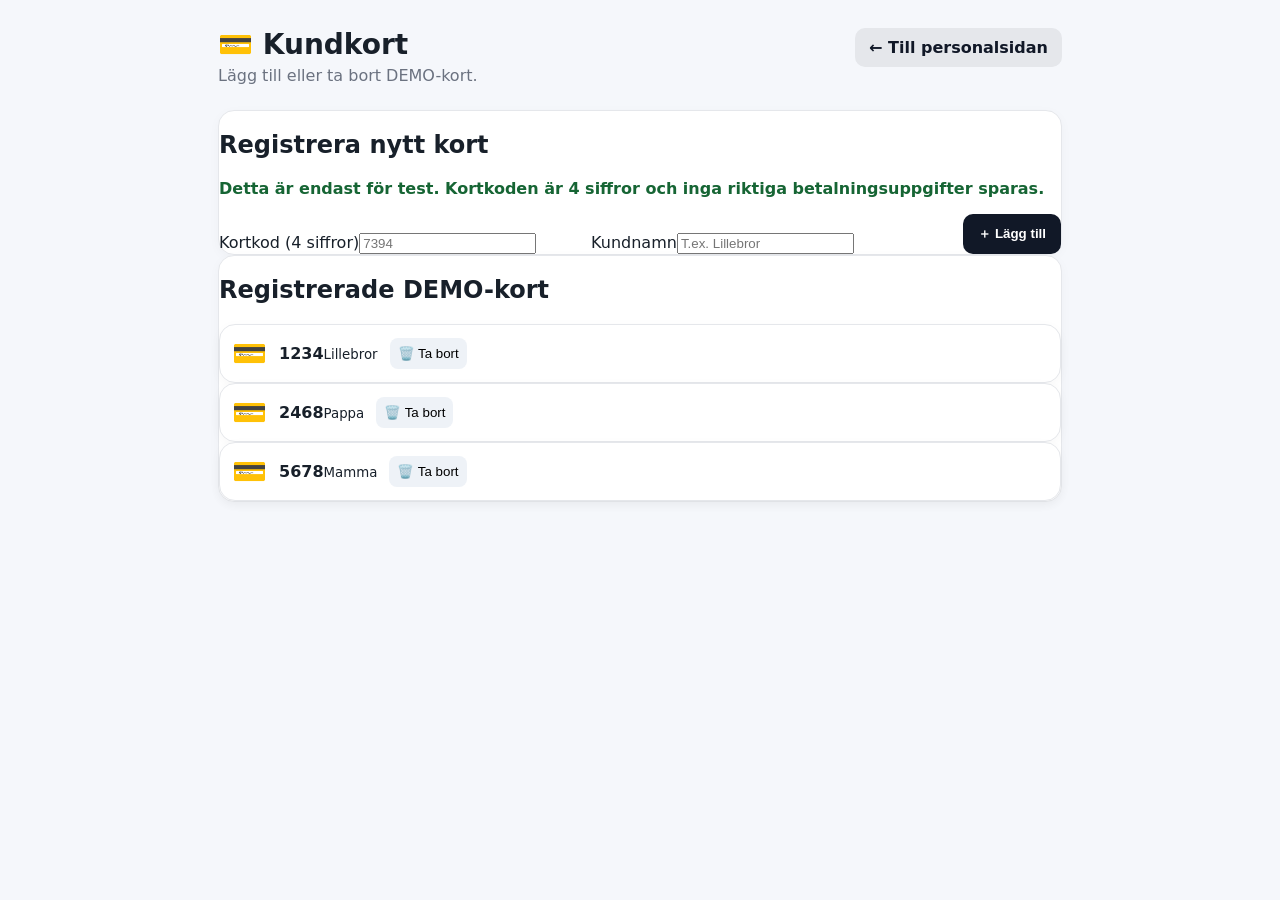
==== kort.html @ 3e4f634b "Add files via upload" ====
<!doctype html><html lang="sv"><head><meta charset="utf-8"><meta name="viewport" content="width=device-width,initial-scale=1"><title>Kundkort – Igelkotts restaurang</title><link rel="stylesheet" href="style.css"></head><body><main class="main" style="max-width:900px;margin:auto"><header class="topbar"><div><h1>💳 Kundkort</h1><p>Lägg till eller ta bort DEMO-kort.</p></div><a class="secondary" href="index.html" style="padding:10px 14px;border-radius:10px;text-decoration:none">← Till personalsidan</a></header><section class="panel"><h2>Registrera nytt kort</h2><p class="hint">Detta är endast för test. Kortkoden är 4 siffror och inga riktiga betalningsuppgifter sparas.</p><div style="display:grid;grid-template-columns:1fr 1fr auto;gap:10px;align-items:end"><label>Kortkod (4 siffror)<input id="code" inputmode="numeric" maxlength="4" placeholder="7394"></label><label>Kundnamn<input id="name" placeholder="T.ex. Lillebror"></label><button class="primary" id="add">＋ Lägg till</button></div></section><section class="panel"><h2>Registrerade DEMO-kort</h2><div id="cards"></div></section></main><script>const defaults={"1234":"Lillebror","5678":"Mamma","2468":"Pappa"};function get(){try{return Object.assign({},defaults,JSON.parse(localStorage.getItem('igelkott_demo_cards')||'{}'))}catch{return {...defaults}}}function save(x){localStorage.setItem('igelkott_demo_cards',JSON.stringify(x))}function render(){const x=get(),el=document.getElementById('cards');el.innerHTML=Object.entries(x).map(([c,n])=>`<div class="menu-admin-item"><div class="food-icon">💳</div><div><b>${c}</b><small>${n}</small></div><button class="icon-btn" onclick="removeCard('${c}')">🗑️ Ta bort</button></div>`).join('')||'<div class="empty">Inga kort registrerade.</div>'}function removeCard(c){if(!confirm('Ta bort kort '+c+'?'))return;const x=get();delete x[c];save(x);render()}document.getElementById('add').onclick=()=>{const c=document.getElementById('code').value.trim(),n=document.getElementById('name').value.trim();if(!/^\d{4}$/.test(c))return alert('Kortkoden måste vara exakt 4 siffror.');if(!n)return alert('Skriv ett kundnamn.');const x=get();if(x[c])return alert('Den kortkoden finns redan.');x[c]=n;save(x);document.getElementById('code').value='';document.getElementById('name').value='';render()};render();</script></body></html>
---- style.css ----
*{box-sizing:border-box}body{margin:0;font-family:Inter,system-ui,-apple-system,Segoe UI,sans-serif;background:#f5f7fb;color:#18202a}.sidebar{position:fixed;inset:0 auto 0 0;width:235px;background:#111827;color:#fff;padding:22px 14px;display:flex;flex-direction:column;gap:8px}.brand{font-size:18px;font-weight:800;padding:8px 10px 20px}.nav,.danger-link{border:0;background:transparent;color:#cbd5e1;text-align:left;padding:12px;border-radius:10px;font-size:15px;cursor:pointer}.nav:hover,.nav.active{background:#263244;color:#fff}.sidebar-bottom{margin-top:auto}.storage{font-size:12px;color:#9ca3af;padding:12px 10px 16px}.danger-link{color:#fca5a5;width:100%}.main{margin-left:235px;padding:28px;min-height:100vh}.topbar{display:flex;justify-content:space-between;align-items:flex-start;margin-bottom:25px}.topbar h1{margin:0 0 5px;font-size:28px}.topbar p,.toolbar p{margin:0;color:#6b7280}.top-actions{display:flex;gap:10px;align-items:center}.bell{background:#dcfce7;color:#166534;padding:10px 14px;border-radius:12px;font-weight:700}.hidden{display:none!important}.primary,.secondary,.payment-method,.cash-buttons button{border:0;border-radius:10px;padding:11px 15px;cursor:pointer;font-weight:700}.primary{background:#111827;color:#fff}.secondary,.payment-method,.cash-buttons button{background:#e5e7eb;color:#111827}.toolbar{display:flex;justify-content:space-between;align-items:center;margin-bottom:18px}.toolbar h2{margin:0 0 5px}.tables-grid{display:grid;grid-template-columns:repeat(auto-fill,minmax(190px,1fr));gap:15px}.table-card,.panel,.card,.menu-admin-item{background:#fff;border:1px solid #e5e7eb;border-radius:16px;box-shadow:0 3px 12px #00000008}.table-card{padding:17px;cursor:pointer;border-left:6px solid #d1d5db}.table-card.busy{border-left-color:#f59e0b}.table-card.pay{border-left-color:#22c55e}.table-top,.final-row,.total-row{display:flex;justify-content:space-between;align-items:center}.table-number{font-weight:800}.table-status{font-size:12px;color:#6b7280}.table-meta{margin-top:24px;color:#6b7280;font-size:13px}.table-total{font-size:20px;font-weight:800;margin-top:7px}.modal{position:fixed;inset:0;background:#11182799;display:flex;align-items:center;justify-content:center;padding:20px;z-index:10}.modal-card{background:#fff;border-radius:18px;width:min(1050px,100%);max-height:92vh;overflow:auto;padding:22px}.small-card{width:min(450px,100%)}.payment-card{width:min(520px,100%)}.modal-head{display:flex;justify-content:space-between;align-items:flex-start;margin-bottom:18px}.modal-head h2{margin:2px 0 0}.eyebrow{font-size:11px;text-transform:uppercase;letter-spacing:.12em;color:#6b7280}.close{border:0;background:#f3f4f6;border-radius:8px;font-size:22px;cursor:pointer;width:38px;height:38px}.order-tools{display:flex;gap:8px;margin-bottom:15px;flex-wrap:wrap}.order-tools input,.order-tools select{flex:1;min-width:180px;padding:11px;border:1px solid #d1d5db;border-radius:10px}.order-layout{display:grid;grid-template-columns:1.4fr 1fr;gap:20px}.category-tabs{display:flex;gap:7px;flex-wrap:wrap;margin-bottom:12px}.category-tab{border:0;background:#eef2f7;border-radius:999px;padding:8px 12px;cursor:pointer}.category-tab.active{background:#111827;color:#fff}.menu-picker-grid{display:grid;grid-template-columns:repeat(auto-fill,minmax(130px,1fr));gap:10px}.food-card{border:1px solid #e5e7eb;background:#fff;border-radius:13px;padding:12px;text-align:left;cursor:pointer}.food-card:hover{border-color:#111827}.food-card .emoji{font-size:28px;display:block}.food-card strong,.food-card small{display:block}.food-card small{color:#6b7280;margin-top:4px}.current-order{border-left:1px solid #e5e7eb;padding-left:20px}.order-items{min-height:150px}.order-line{display:flex;justify-content:space-between;gap:10px;padding:11px 0;border-bottom:1px solid #eef0f3}.order-line small{display:block;color:#6b7280}.qty{display:flex;align-items:center;gap:6px}.qty button{border:0;background:#eef2f7;border-radius:7px;width:30px;height:30px;cursor:pointer}.qty .remove{background:#fee2e2;color:#991b1b}.current-order textarea{width:100%;min-height:75px;margin:12px 0;padding:10px;border:1px solid #d1d5db;border-radius:10px;resize:vertical}.total-row{padding:14px 0;border-top:1px solid #e5e7eb}.total-row strong{font-size:21px}.order-actions{display:flex;gap:8px;flex-wrap:wrap}.payment-total{text-align:center;font-size:34px;font-weight:900;margin:8px 0 20px}.payment-card label,.small-card label{display:block;font-size:13px;font-weight:700;margin:12px 0}.payment-card input,.small-card input{display:block;width:100%;margin-top:6px;padding:11px;border:1px solid #d1d5db;border-radius:10px}.payment-methods{display:grid;grid-template-columns:repeat(3,1fr);gap:8px;margin:14px 0}.payment-method.active{background:#111827;color:#fff}.pay-box{padding:12px;background:#f8fafc;border-radius:12px;margin:12px 0}.cash-buttons{display:flex;gap:6px;flex-wrap:wrap}.change{font-size:18px;font-weight:800;margin-top:10px}.hint{margin-top:8px;color:#166534;font-weight:700}.qr{width:190px;height:190px;margin:8px auto 12px;background:repeating-conic-gradient(#111 0 8deg,#fff 8deg 16deg);border:14px solid #fff;box-shadow:0 0 0 1px #ddd}.demo{text-align:center;color:#b91c1c;font-weight:900;margin-top:8px}.final-row{font-size:18px;padding:14px 0}.full{width:100%}.menu-admin{display:grid;gap:9px}.menu-admin-item{padding:12px;display:flex;align-items:center;gap:12px}.food-icon{font-size:28px}.menu-actions{margin-left:auto;display:flex;gap:6px}.icon-btn{border:0;background:#eef2f7;border-radius:8px;padding:8px;cursor:pointer}.cards{display:grid;gap:12px}.card{padding:15px}.card h3{margin:0 0 5px}.card p{margin:5px 0;color:#6b7280}.card-actions{display:flex;gap:8px;margin-top:10px;flex-wrap:wrap}.stats-cards{display:grid;grid-template-columns:repeat(3,1fr);gap:14px;margin-bottom:18px}.stat-card{background:#fff;border:1px solid #e5e7eb;border-radius:16px;padding:18px}.stat-card span{display:block;color:#6b7280}.stat-card strong{display:block;font-size:24px;margin-top:5px}.sale-row{display:flex;justify-content:space-between;padding:12px 0;border-bottom:1px solid #eee}.empty{color:#6b7280;padding:30px;text-align:center}.toast{position:fixed;right:20px;bottom:20px;background:#111827;color:#fff;padding:13px 17px;border-radius:12px;z-index:30}@media(max-width:800px){.sidebar{position:static;width:auto;height:auto;display:grid;grid-template-columns:repeat(3,1fr)}.brand{grid-column:1/-1}.sidebar-bottom{grid-column:1/-1}.main{margin:0;padding:16px}.order-layout{grid-template-columns:1fr}.current-order{border-left:0;border-top:1px solid #e5e7eb;padding-left:0;padding-top:15px}.stats-cards{grid-template-columns:1fr}.topbar{gap:10px;flex-direction:column}}
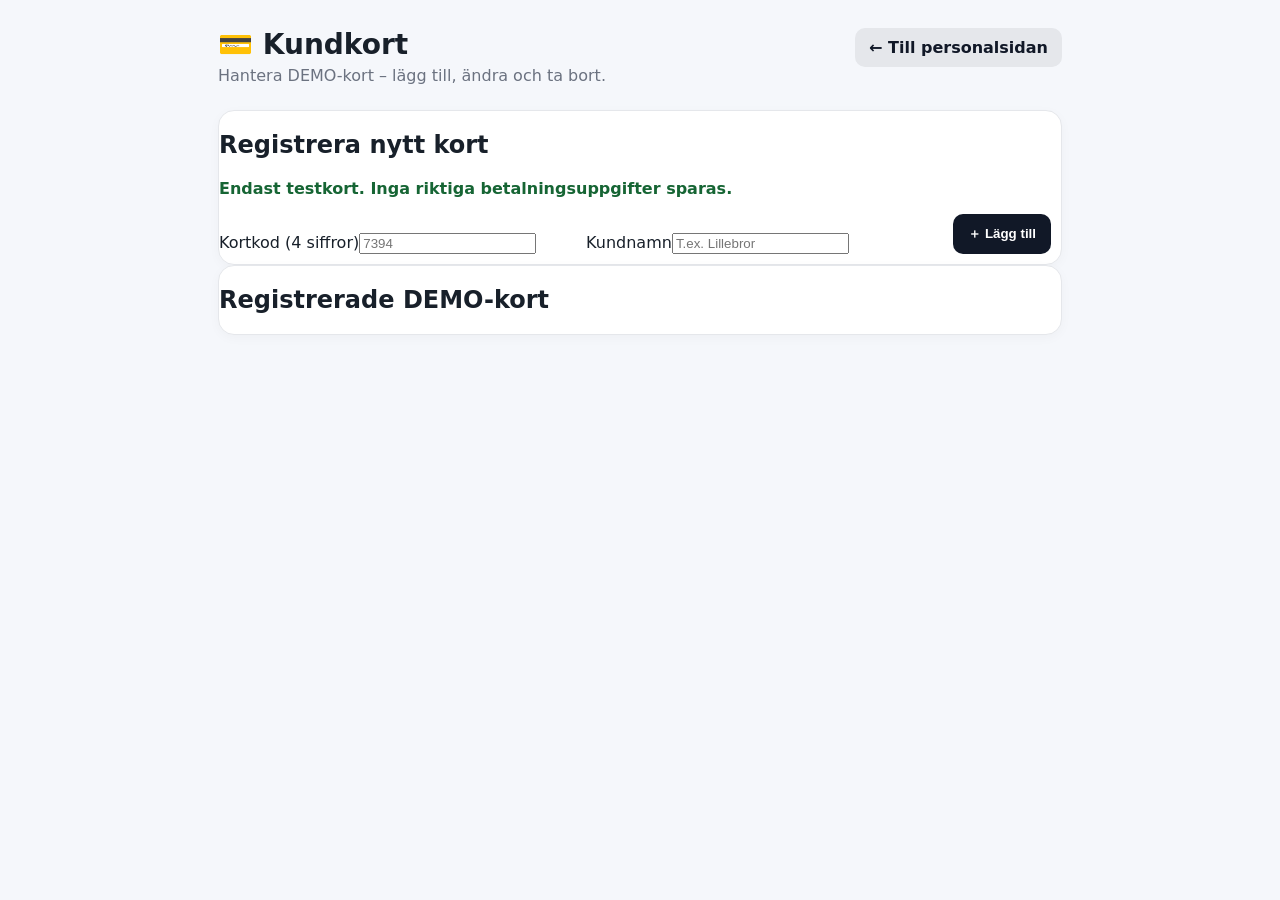
==== commit 40e6edf0: "Add files via upload" ====
--- a/kort.html
+++ b/kort.html
@@ -1 +1 @@
-<!doctype html><html lang="sv"><head><meta charset="utf-8"><meta name="viewport" content="width=device-width,initial-scale=1"><title>Kundkort – Igelkotts restaurang</title><link rel="stylesheet" href="style.css"></head><body><main class="main" style="max-width:900px;margin:auto"><header class="topbar"><div><h1>💳 Kundkort</h1><p>Lägg till eller ta bort DEMO-kort.</p></div><a class="secondary" href="index.html" style="padding:10px 14px;border-radius:10px;text-decoration:none">← Till personalsidan</a></header><section class="panel"><h2>Registrera nytt kort</h2><p class="hint">Detta är endast för test. Kortkoden är 4 siffror och inga riktiga betalningsuppgifter sparas.</p><div style="display:grid;grid-template-columns:1fr 1fr auto;gap:10px;align-items:end"><label>Kortkod (4 siffror)<input id="code" inputmode="numeric" maxlength="4" placeholder="7394"></label><label>Kundnamn<input id="name" placeholder="T.ex. Lillebror"></label><button class="primary" id="add">＋ Lägg till</button></div></section><section class="panel"><h2>Registrerade DEMO-kort</h2><div id="cards"></div></section></main><script>const defaults={"1234":"Lillebror","5678":"Mamma","2468":"Pappa"};function get(){try{return Object.assign({},defaults,JSON.parse(localStorage.getItem('igelkott_demo_cards')||'{}'))}catch{return {...defaults}}}function save(x){localStorage.setItem('igelkott_demo_cards',JSON.stringify(x))}function render(){const x=get(),el=document.getElementById('cards');el.innerHTML=Object.entries(x).map(([c,n])=>`<div class="menu-admin-item"><div class="food-icon">💳</div><div><b>${c}</b><small>${n}</small></div><button class="icon-btn" onclick="removeCard('${c}')">🗑️ Ta bort</button></div>`).join('')||'<div class="empty">Inga kort registrerade.</div>'}function removeCard(c){if(!confirm('Ta bort kort '+c+'?'))return;const x=get();delete x[c];save(x);render()}document.getElementById('add').onclick=()=>{const c=document.getElementById('code').value.trim(),n=document.getElementById('name').value.trim();if(!/^\d{4}$/.test(c))return alert('Kortkoden måste vara exakt 4 siffror.');if(!n)return alert('Skriv ett kundnamn.');const x=get();if(x[c])return alert('Den kortkoden finns redan.');x[c]=n;save(x);document.getElementById('code').value='';document.getElementById('name').value='';render()};render();</script></body></html>+<!doctype html><html lang="sv"><head><meta charset="utf-8"><meta name="viewport" content="width=device-width,initial-scale=1"><title>Kundkort – Igelkotts restaurang</title><link rel="stylesheet" href="style.css"></head><body><main class="main" style="max-width:900px;margin:auto"><header class="topbar"><div><h1>💳 Kundkort</h1><p>Hantera DEMO-kort – lägg till, ändra och ta bort.</p></div><a class="secondary" href="index.html" style="padding:10px 14px;border-radius:10px;text-decoration:none">← Till personalsidan</a></header><section class="panel"><h2 id="formTitle">Registrera nytt kort</h2><p class="hint">Endast testkort. Inga riktiga betalningsuppgifter sparas.</p><div style="display:grid;grid-template-columns:1fr 1fr auto auto;gap:10px;align-items:end"><label>Kortkod (4 siffror)<input id="code" inputmode="numeric" maxlength="4" placeholder="7394"></label><label>Kundnamn<input id="name" placeholder="T.ex. Lillebror"></label><button class="primary" id="saveCard">＋ Lägg till</button><button class="secondary hidden" id="cancelEdit">Avbryt</button></div><div id="msg" style="margin-top:10px"></div></section><section class="panel"><h2>Registrerade DEMO-kort</h2><div id="cards"></div></section></main><script>const defaults={"1234":"Lillebror","5678":"Mamma","2468":"Pappa"};let editing=null;function get(){try{const raw=JSON.parse(localStorage.getItem('igelkott_demo_cards')||'null');if(raw&&raw.cards)return raw.cards;if(raw&&typeof raw==='object')return raw}catch{}return {...defaults}}function save(x){localStorage.setItem('igelkott_demo_cards',JSON.stringify({cards:x}));try{new BroadcastChannel('igelkott-rest').postMessage('cards-update')}catch{}}function esc(s){return String(s).replace(/[&<>"]/g,c=>({'&':'&amp;','<':'&lt;','>':'&gt;','\"':'&quot;'}[c]||c))}function render(){const x=get(),el=document.getElementById('cards');el.innerHTML=Object.entries(x).map(([c,n])=>`<div class="menu-admin-item"><div class="food-icon">💳</div><div style="flex:1"><b>${esc(c)}</b><small>${esc(n)}</small></div><button class="secondary" onclick="editCard('${c}')">✏️ Redigera</button><button class="icon-btn" onclick="removeCard('${c}')">🗑️ Ta bort</button></div>`).join('')||'<div class="empty">Inga kort registrerade.</div>'}function resetForm(){editing=null;document.getElementById('code').value='';document.getElementById('name').value='';document.getElementById('code').disabled=false;document.getElementById('saveCard').textContent='＋ Lägg till';document.getElementById('cancelEdit').classList.add('hidden');document.getElementById('formTitle').textContent='Registrera nytt kort'}function editCard(c){const x=get();if(!x[c])return;editing=c;document.getElementById('code').value=c;document.getElementById('name').value=x[c];document.getElementById('code').disabled=true;document.getElementById('saveCard').textContent='💾 Spara ändring';document.getElementById('cancelEdit').classList.remove('hidden');document.getElementById('formTitle').textContent='Redigera kort '+c;document.getElementById('name').focus()}function removeCard(c){const x=get();if(!x[c])return;if(!confirm('Ta bort DEMO-kort '+c+' ('+x[c]+')?'))return;delete x[c];save(x);if(editing===c)resetForm();render()}document.getElementById('saveCard').onclick=()=>{const c=document.getElementById('code').value.trim(),n=document.getElementById('name').value.trim();if(!/^\d{4}$/.test(c))return alert('Kortkoden måste vara exakt 4 siffror.');if(!n)return alert('Skriv ett kundnamn.');const x=get();if(editing){if(!x[editing])return resetForm();x[editing]=n}else{if(x[c])return alert('Den kortkoden finns redan.');x[c]=n}const wasEdit=!!editing;save(x);resetForm();render();alert(wasEdit?'Kortet ändrades.':'Kortet lades till.')}document.getElementById('cancelEdit').onclick=resetForm;render();</script></body></html>
